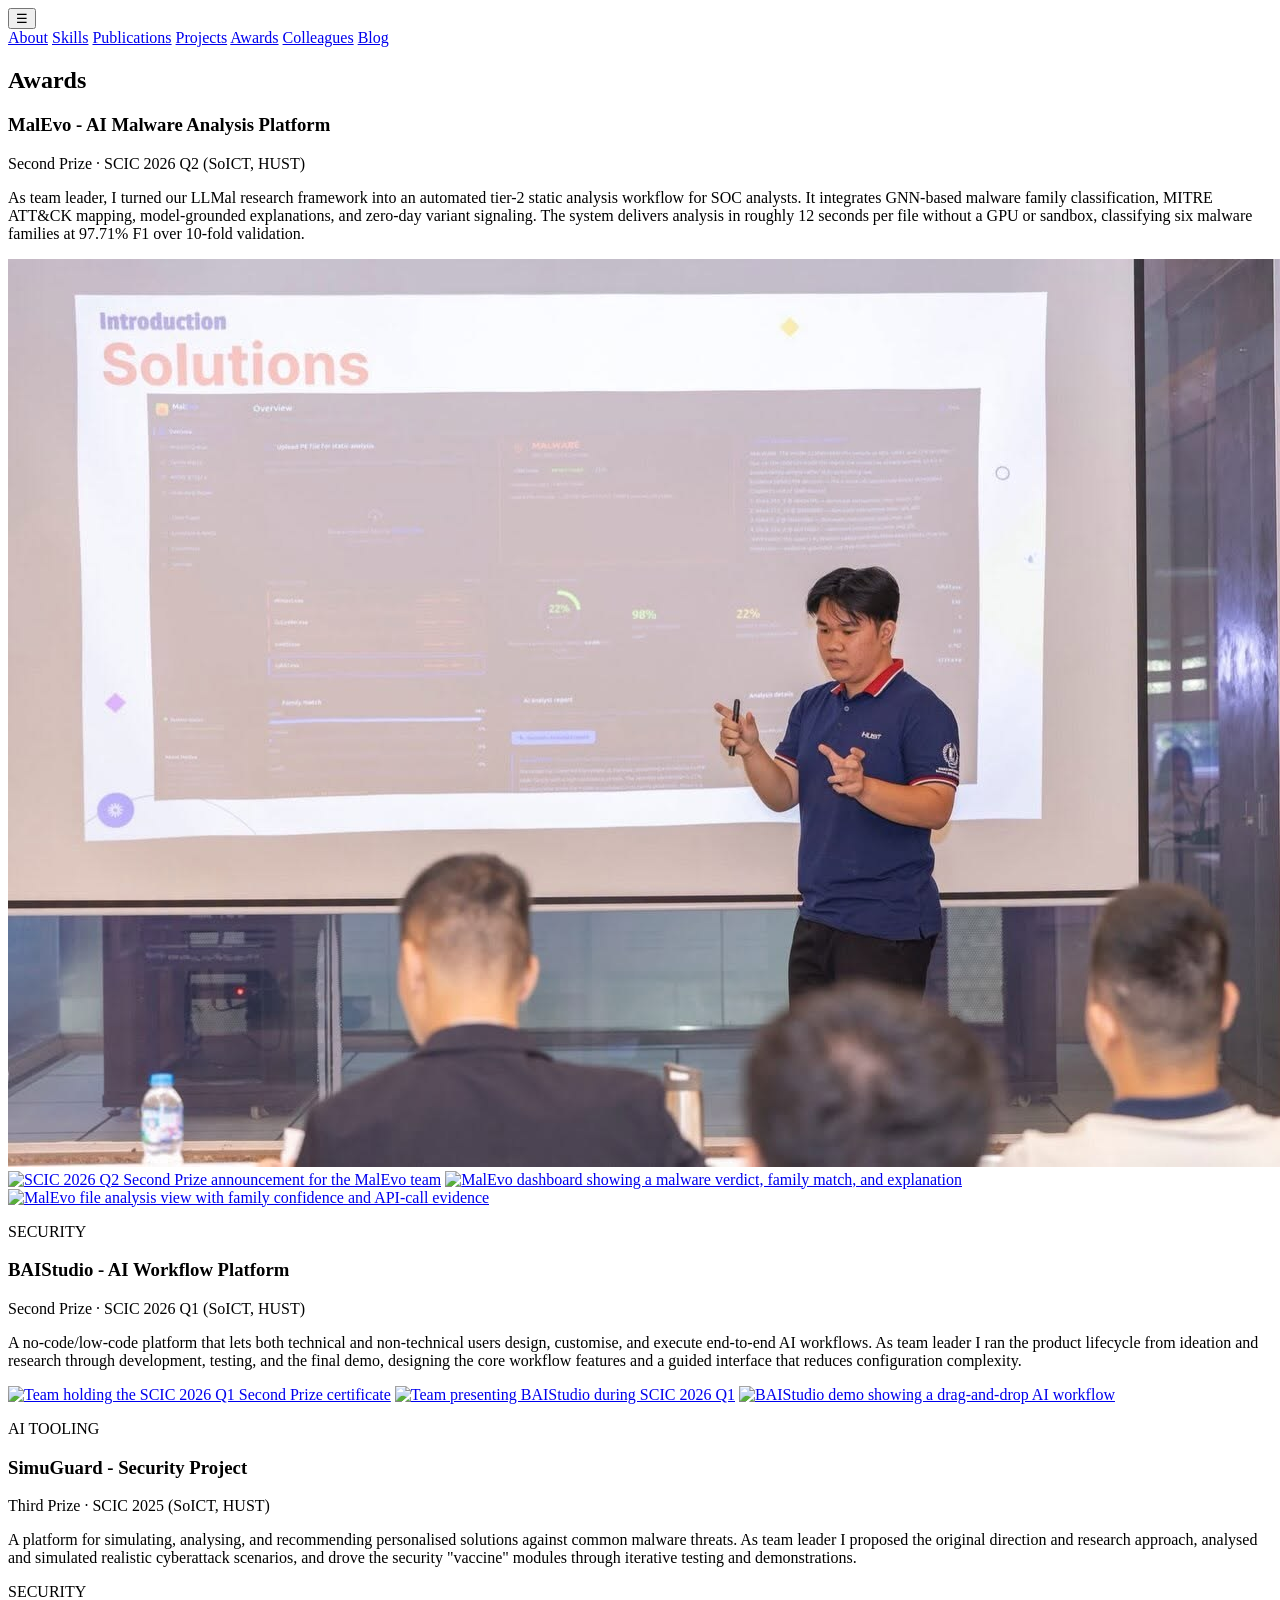
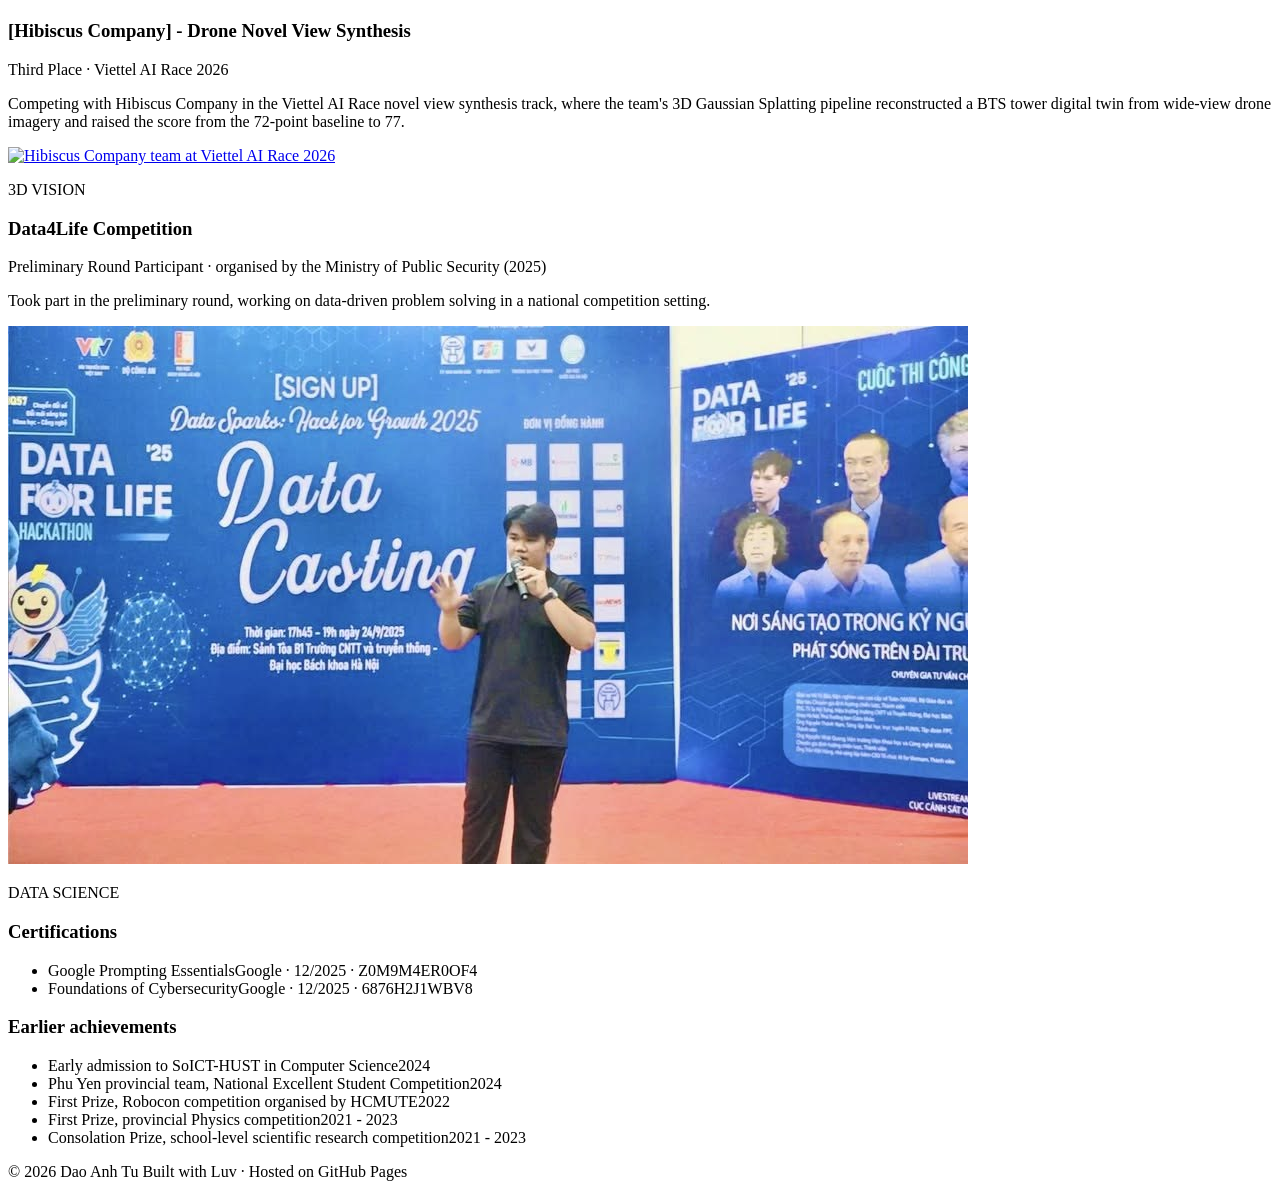
==== awards.html @ 6ed65b4e "tutay" ====
<!DOCTYPE html>
<html lang="en">
<head>
  <meta charset="UTF-8">
  <meta name="viewport" content="width=device-width, initial-scale=1.0">
  <meta name="description" content="Awards, competition results, and certifications of Dao Anh Tu.">
  <meta name="author" content="Dao Anh Tu">
  <title>Awards - Dao Anh Tu</title>
  <link rel="icon" href="navicon.png">
  <link rel="stylesheet" href="style.css">
  <script src="script.js" defer></script>
</head>
<body>
  <header class="site-header">
    <div class="container nav-wrap">
      <button class="nav-toggle" aria-label="Toggle navigation" aria-expanded="false" aria-controls="nav">☰</button>
      <nav class="nav" id="nav">
        <a href="index.html">About</a>
        <a href="skills.html">Skills</a>
        <a href="publications.html">Publications</a>
        <a href="projects.html">Projects</a>
        <a href="awards.html" aria-current="page">Awards</a>
        <a href="colleagues.html">Colleagues</a>
        <a href="blog.html">Blog</a>
      </nav>
    </div>
  </header>

  <main>
    <section class="alt-section" id="awards">
      <div class="container">
        <div class="section-heading">
          <h2>Awards</h2>
        </div>
        <div class="project-grid">
          <article class="project-card award-card">
            <div>
              <h3>MalEvo - AI Malware Analysis Platform</h3>
              <p class="award">Second Prize · SCIC 2026 Q2 (SoICT, HUST)</p>
              <p>
                As team leader, I turned our LLMal research framework into an automated
                tier-2 static analysis workflow for SOC analysts. It integrates GNN-based
                malware family classification, MITRE ATT&amp;CK mapping, model-grounded
                explanations, and zero-day variant signaling. The system delivers analysis
                in roughly 12 seconds per file without a GPU or sandbox, classifying six
                malware families at 97.71% F1 over 10-fold validation.
              </p>
              <div class="award-gallery">
                <a href="assets/MalEvo/malevo-presentation.jpg" target="_blank" rel="noreferrer"><img src="assets/MalEvo/malevo-presentation.jpg" alt="Dao Anh Tu presenting the MalEvo analysis dashboard to the SCIC 2026 Q2 judging panel" loading="lazy"></a>
                <a href="assets/MalEvo/763050922_2283160165846867_1742428368838067039_n.jpg" target="_blank" rel="noreferrer"><img src="assets/MalEvo/763050922_2283160165846867_1742428368838067039_n.jpg" alt="SCIC 2026 Q2 Second Prize announcement for the MalEvo team" loading="lazy"></a>
                <a href="assets/MalEvo/762602543_1412405730940641_3702227602363634819_n.jpg" target="_blank" rel="noreferrer"><img src="assets/MalEvo/762602543_1412405730940641_3702227602363634819_n.jpg" alt="MalEvo dashboard showing a malware verdict, family match, and explanation" loading="lazy"></a>
                <a href="assets/MalEvo/763098585_4349172762063770_8529040585460592469_n.jpg" target="_blank" rel="noreferrer"><img src="assets/MalEvo/763098585_4349172762063770_8529040585460592469_n.jpg" alt="MalEvo file analysis view with family confidence and API-call evidence" loading="lazy"></a>
              </div>
              <p class="award-tag">SECURITY</p>
            </div>
          </article>
          <article class="project-card award-card">
            <div>
              <h3>BAIStudio - AI Workflow Platform</h3>
              <p class="award">Second Prize · SCIC 2026 Q1 (SoICT, HUST)</p>
              <p>
                A no-code/low-code platform that lets both technical and non-technical
                users design, customise, and execute end-to-end AI workflows. As team
                leader I ran the product lifecycle from ideation and research through
                development, testing, and the final demo, designing the core workflow
                features and a guided interface that reduces configuration complexity.
              </p>
              <div class="award-gallery">
                <a href="assets/BaiStudio/658370476_919421867732420_9063744870353388504_n.jpg" target="_blank" rel="noreferrer"><img src="assets/BaiStudio/658370476_919421867732420_9063744870353388504_n.jpg" alt="Team holding the SCIC 2026 Q1 Second Prize certificate" loading="lazy"></a>
                <a href="assets/BaiStudio/655761018_919422111065729_2312720826480741597_n.jpg" target="_blank" rel="noreferrer"><img src="assets/BaiStudio/655761018_919422111065729_2312720826480741597_n.jpg" alt="Team presenting BAIStudio during SCIC 2026 Q1" loading="lazy"></a>
                <a href="assets/BaiStudio/Demo_BAIStu.png" target="_blank" rel="noreferrer"><img src="assets/BaiStudio/Demo_BAIStu.png" alt="BAIStudio demo showing a drag-and-drop AI workflow" loading="lazy"></a>
              </div>
              <p class="award-tag">AI TOOLING</p>
            </div>
          </article>
          <article class="project-card award-card">
            <div>
              <h3>SimuGuard - Security Project</h3>
              <p class="award">Third Prize · SCIC 2025 (SoICT, HUST)</p>
              <p>
                A platform for simulating, analysing, and recommending personalised
                solutions against common malware threats. As team leader I proposed the
                original direction and research approach, analysed and simulated realistic
                cyberattack scenarios, and drove the security "vaccine" modules through
                iterative testing and demonstrations.
              </p>
              <p class="award-tag">SECURITY</p>
            </div>
          </article>
          <article class="project-card award-card">
            <div>
              <h3>[Hibiscus Company] - Drone Novel View Synthesis</h3>
              <p class="award">Third Place · Viettel AI Race 2026</p>
              <p>
                Competing with Hibiscus Company in the Viettel AI Race novel view
                synthesis track, where the team's 3D Gaussian Splatting pipeline
                reconstructed a BTS tower digital twin from wide-view drone imagery and
                raised the score from the 72-point baseline to 77.
              </p>
              <div class="award-gallery">
                <!-- TODO: swap in a photo from the event that you are in -->
                <a href="assets/VAR/var-award.jpg" target="_blank" rel="noreferrer"><img src="assets/VAR/var-award.jpg" alt="Hibiscus Company team at Viettel AI Race 2026" loading="lazy"></a>
              </div>
              <p class="award-tag">3D VISION</p>
            </div>
          </article>
          <article class="project-card award-card">
            <div>
              <h3>Data4Life Competition</h3>
              <p class="award">Preliminary Round Participant · organised by the Ministry of Public Security (2025)</p>
              <p>
                Took part in the preliminary round, working on data-driven problem solving
                in a national competition setting.
              </p>
              <div class="award-gallery">
                <a href="assets/Data4Life/data4life-2025.jpg" target="_blank" rel="noreferrer"><img src="assets/Data4Life/data4life-2025.jpg" alt="Dao Anh Tu pitching at the Data for Life 2025 Data Casting session at Hanoi University of Science and Technology" loading="lazy"></a>
              </div>
              <p class="award-tag">DATA SCIENCE</p>
            </div>
          </article>
        </div>

        <div class="certs" id="certifications">
          <h3>Certifications</h3>
          <ul>
            <li>Google Prompting Essentials<span>Google · 12/2025 · Z0M9M4ER0OF4</span></li>
            <li>Foundations of Cybersecurity<span>Google · 12/2025 · 6876H2J1WBV8</span></li>
          </ul>
        </div>

        <div class="certs" id="earlier">
          <h3>Earlier achievements</h3>
          <ul>
            <li>Early admission to SoICT-HUST in Computer Science<span>2024</span></li>
            <li>Phu Yen provincial team, National Excellent Student Competition<span>2024</span></li>
            <li>First Prize, Robocon competition organised by HCMUTE<span>2022</span></li>
            <li>First Prize, provincial Physics competition<span>2021 - 2023</span></li>
            <li>Consolation Prize, school-level scientific research competition<span>2021 - 2023</span></li>
          </ul>
        </div>
      </div>
    </section>
  </main>

  <footer>
    <div class="container footer-wrap">
      <span>© 2026 Dao Anh Tu</span>
      <span>Built with Luv · Hosted on GitHub Pages</span>
    </div>
  </footer>
</body>
</html>
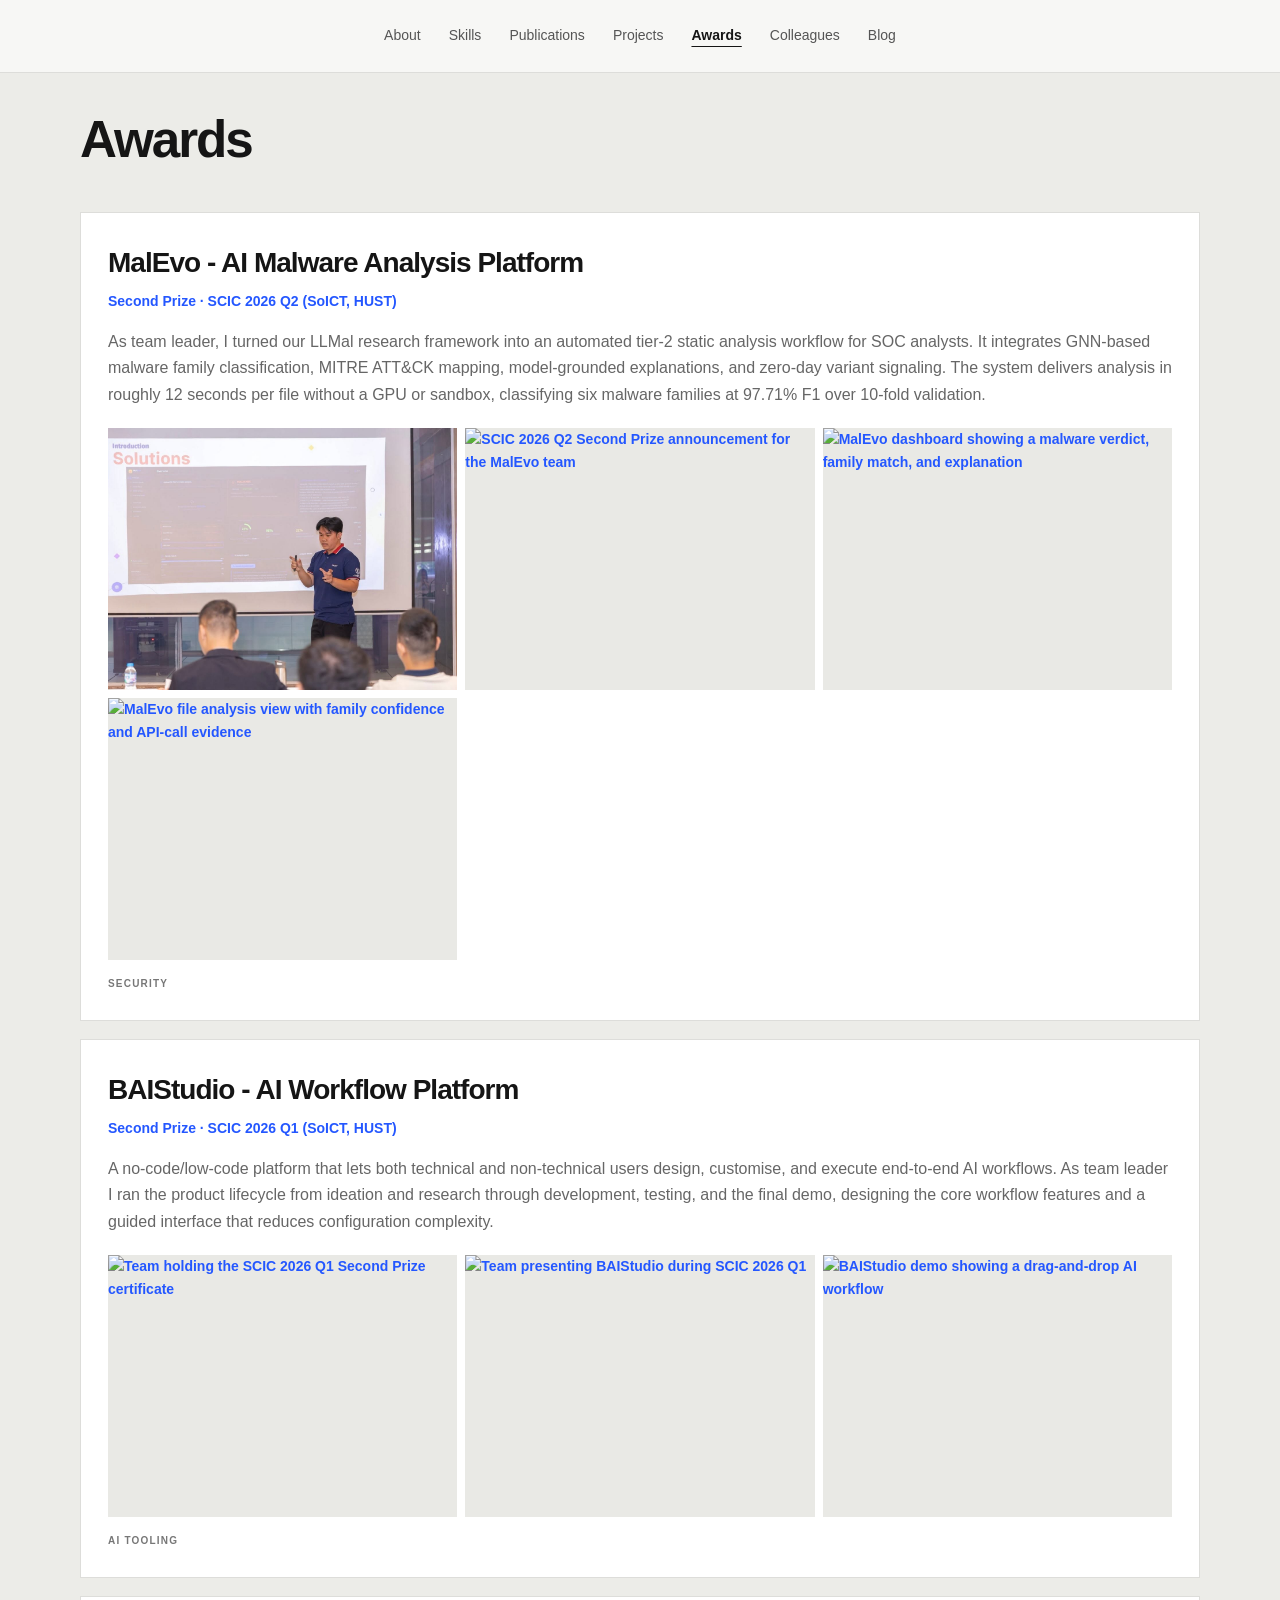
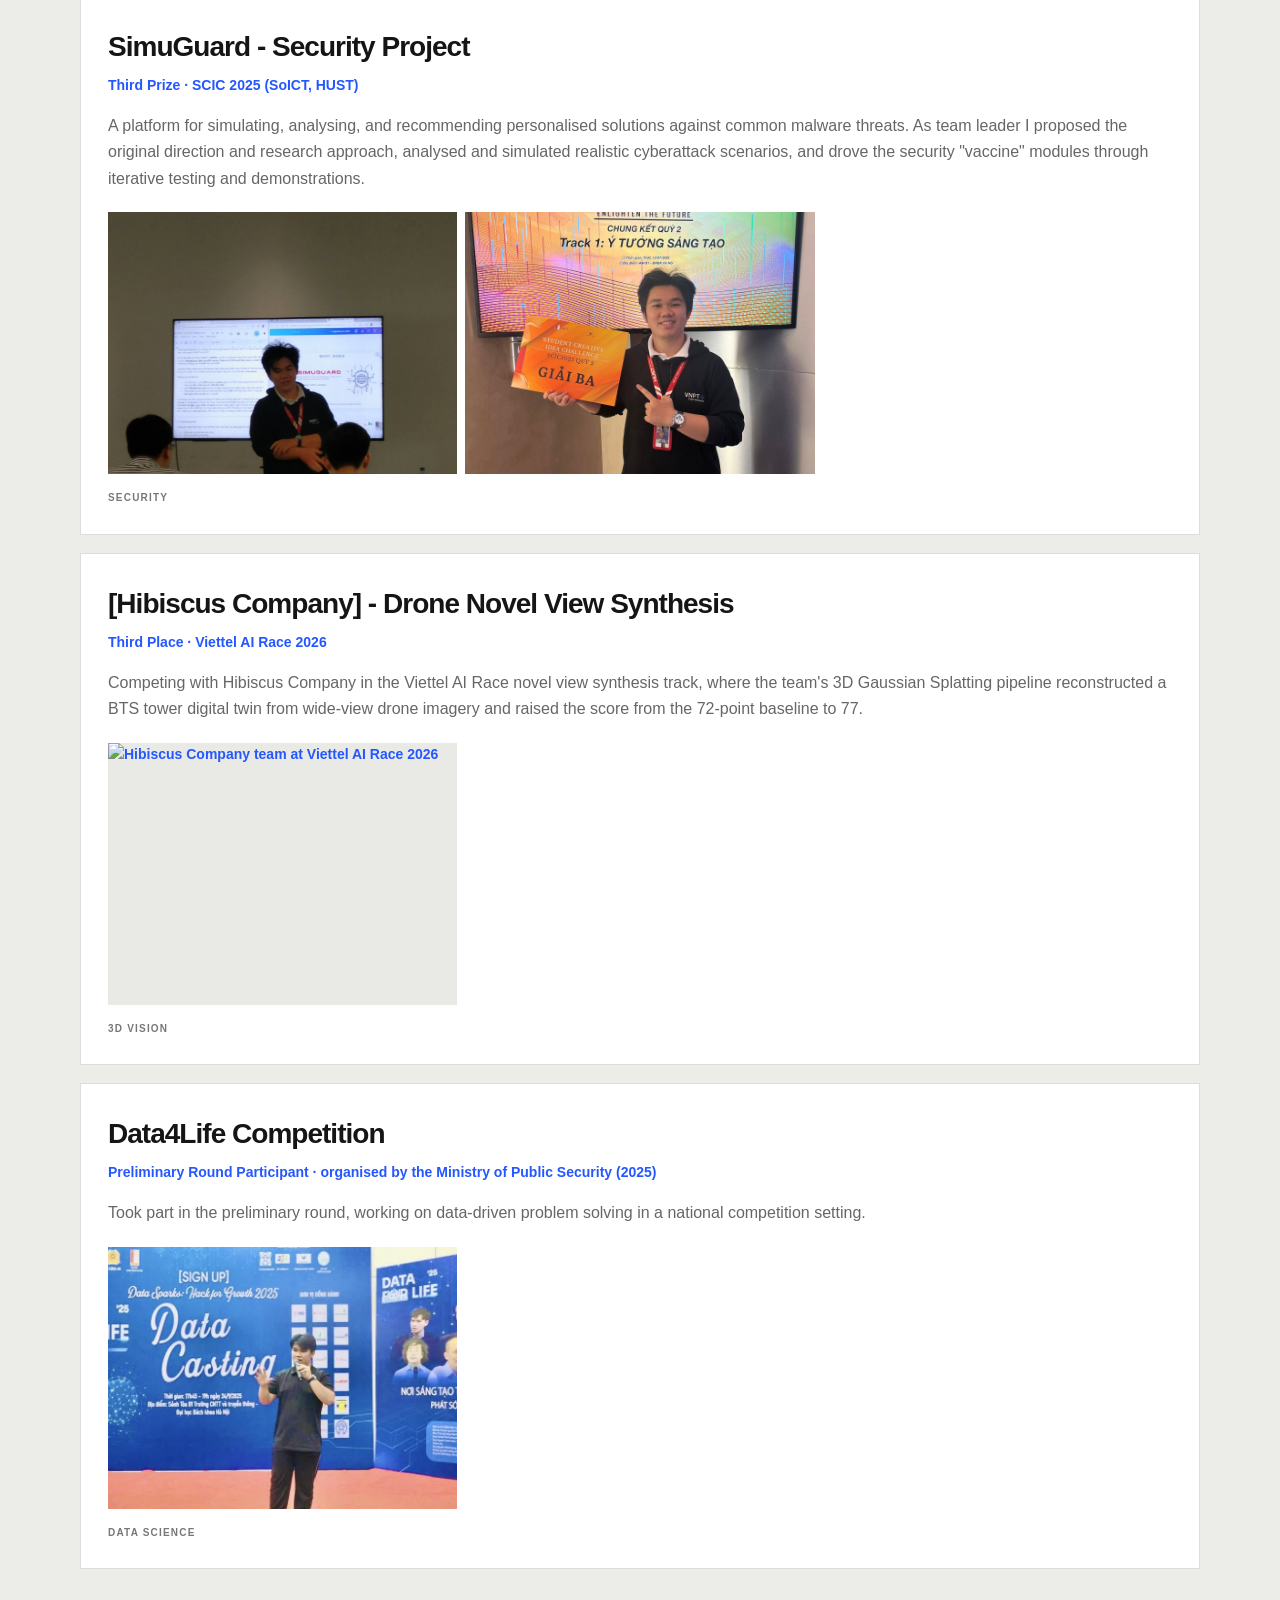
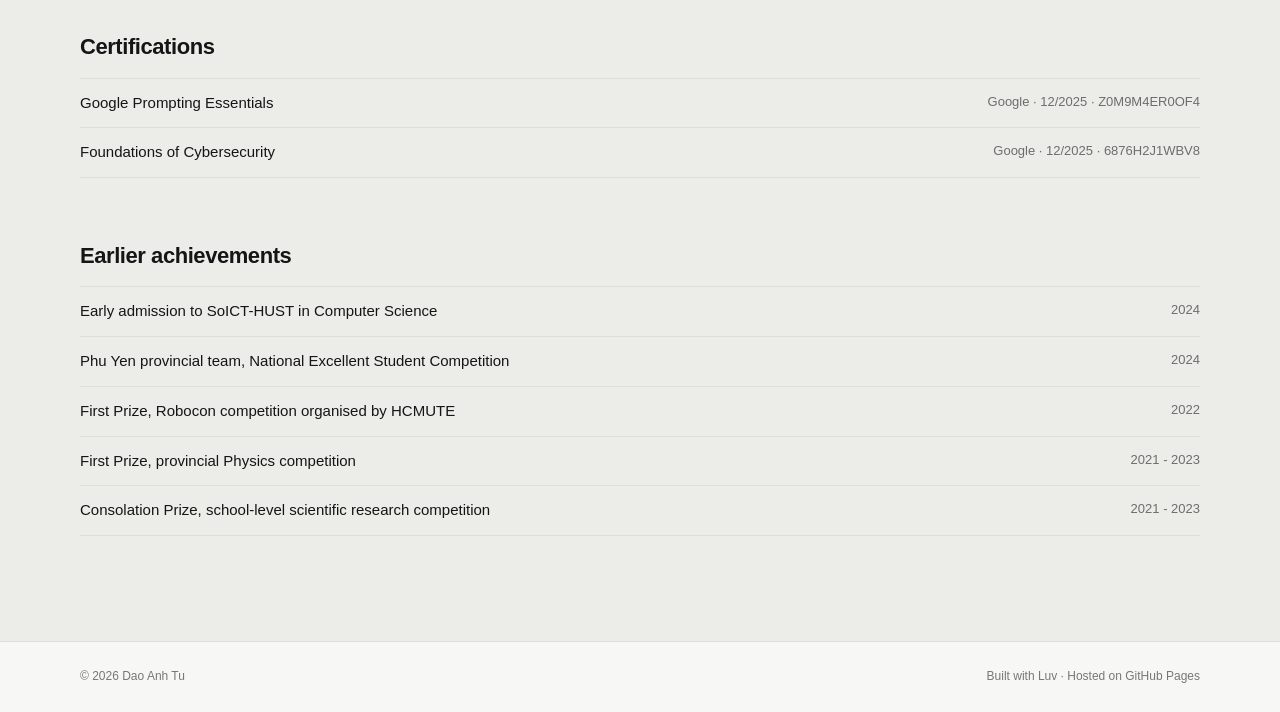
==== commit 4793736d: "oo" ====
--- a/awards.html
+++ b/awards.html
@@ -84,6 +84,10 @@
                 cyberattack scenarios, and drove the security "vaccine" modules through
                 iterative testing and demonstrations.
               </p>
+              <div class="award-gallery">
+                <a href="assets/SimuGuard/515437650_3986246354998928_5729467517593524641_n.jpg" target="_blank" rel="noreferrer"><img src="assets/SimuGuard/515437650_3986246354998928_5729467517593524641_n.jpg" alt="Dao Anh Tu presenting SimuGuard to the SCIC 2025 judging panel" loading="lazy"></a>
+                <a href="assets/SimuGuard/518350320_3986246344998929_4325525252918805544_n.jpg" target="_blank" rel="noreferrer"><img src="assets/SimuGuard/518350320_3986246344998929_4325525252918805544_n.jpg" alt="Dao Anh Tu holding the SCIC 2025 Third Prize board for SimuGuard" loading="lazy"></a>
+              </div>
               <p class="award-tag">SECURITY</p>
             </div>
           </article>
--- a/style.css
+++ b/style.css
@@ -0,0 +1,633 @@
+:root {
+  --bg: #f7f7f5;
+  --surface: #ffffff;
+  --text: #151515;
+  --muted: #6d6d6d;
+  --line: #ddddda;
+  --dark: #111111;
+  --dark-muted: #a8a8a8;
+  --accent: #2457ff;
+  --max: 1120px;
+}
+
+* { box-sizing: border-box; }
+
+html { scroll-behavior: smooth; }
+
+body {
+  margin: 0;
+  background: var(--bg);
+  color: var(--text);
+  font-family: Inter, ui-sans-serif, -apple-system, BlinkMacSystemFont, "Segoe UI", sans-serif;
+  line-height: 1.65;
+  min-height: 100vh;
+  display: flex;
+  flex-direction: column;
+}
+
+main { flex: 1; }
+
+a { color: inherit; }
+
+p { max-width: 100%; }
+
+.container {
+  width: min(var(--max), calc(100% - 48px));
+  margin: 0 auto;
+}
+
+.site-header {
+  position: sticky;
+  top: 0;
+  z-index: 20;
+  background: rgba(247,247,245,.94);
+  backdrop-filter: blur(12px);
+  border-bottom: 1px solid var(--line);
+}
+
+.nav-wrap {
+  min-height: 72px;
+  display: flex;
+  align-items: center;
+  justify-content: center;
+}
+
+.nav {
+  display: flex;
+  gap: 28px;
+}
+
+.nav a {
+  color: #555;
+  text-decoration: none;
+  font-size: 14px;
+  text-underline-offset: 6px;
+  text-decoration-thickness: 2px;
+}
+
+.nav a:hover { color: var(--text); }
+
+.nav a[aria-current="page"] {
+  color: var(--text);
+  font-weight: 700;
+  text-decoration: underline;
+}
+
+.socials a:hover, .text-link:hover { color: var(--accent); }
+
+.nav-toggle {
+  display: none;
+  border: 0;
+  background: transparent;
+  font-size: 22px;
+}
+
+.hero { padding: 40px 0 70px; }
+
+#experience, #publications, #projects, #awards, #blog, #post {
+  padding-top: 40px;
+}
+
+.hero-grid {
+  display: grid;
+  grid-template-columns: 280px 1fr;
+  gap: 60px;
+  align-items: start;
+}
+
+.intro { text-align: left; }
+
+.intro h1 {
+  font-size: 26px;
+  line-height: 1.2;
+  letter-spacing: -.02em;
+  margin: 0 0 6px;
+}
+
+.intro .role, .intro .muted { margin: 2px 0; font-size: 14px; }
+
+.intro .socials {
+  margin-top: 14px;
+  padding-top: 12px;
+  border-top: 1px solid var(--line);
+}
+.intro .socials a { font-size: 12.5px; }
+
+.intro .bio { margin-top: 16px; }
+.intro .bio p {
+  font-size: 14px;
+  line-height: 1.5;
+  margin: 0;
+}
+.intro .bio p + p { margin-top: 10px; }
+
+.section-label {
+  font-size: 12px;
+  font-weight: 800;
+  letter-spacing: .16em;
+  color: var(--accent);
+  margin: 0 0 22px;
+}
+
+.socials, .paper-links {
+  display: flex;
+  flex-wrap: wrap;
+  gap: 12px;
+  align-items: center;
+}
+
+.button {
+  display: inline-block;
+  padding: 12px 18px;
+  border: 1px solid var(--text);
+  text-decoration: none;
+  font-size: 14px;
+  font-weight: 700;
+  transition: .2s ease;
+}
+
+.button.primary { background: var(--text); color: white; }
+.button.secondary { background: transparent; }
+.button:hover { transform: translateY(-2px); }
+
+.socials a {
+  font-size: 13px;
+  color: #666;
+  text-decoration: none;
+  font-weight: 600;
+}
+
+.avatar {
+  display: block;
+  width: 100%;
+  aspect-ratio: 4 / 5;
+  object-fit: cover;
+  object-position: center 30%;
+  background: #e9e9e5;
+  border: 1px solid var(--line);
+}
+
+.muted { color: var(--muted); font-size: 14px; }
+
+.text-link {
+  color: var(--accent);
+  text-decoration: none;
+  font-weight: 700;
+  font-size: 14px;
+}
+
+section { padding: 105px 0; }
+
+.section-grid {
+  display: grid;
+  gap: 36px;
+}
+
+.section-grid h2, .section-heading h2 {
+  font-size: clamp(34px, 4vw, 52px);
+  line-height: 1.05;
+  letter-spacing: -.04em;
+  margin: 0;
+}
+
+.prose {
+  font-size: 18px;
+  color: #555;
+}
+
+.dark-section {
+  background: var(--dark);
+  color: white;
+}
+
+.dark-section .section-label { color: #8fa7ff; }
+
+.section-heading {
+  display: flex;
+  align-items: end;
+  justify-content: space-between;
+  gap: 30px;
+  margin-bottom: 45px;
+}
+
+.section-heading > p { color: var(--dark-muted); }
+
+.research-grid {
+  display: grid;
+  gap: 1px;
+  background: #333;
+}
+
+.research-card {
+  padding: 34px;
+  background: var(--dark);
+  border: 1px solid #292929;
+}
+
+.research-card h3 {
+  font-size: 27px;
+  margin: 0 0 13px;
+  letter-spacing: -.025em;
+  color: #f4f4f1;
+}
+
+.research-card p { color: #c4c4c0; }
+
+.tags { display: flex; gap: 8px; margin-top: 24px; flex-wrap: wrap; }
+.tags span {
+  border: 1px solid var(--line);
+  background: var(--surface);
+  color: #666;
+  padding: 4px 8px;
+  font-size: 11px;
+}
+.dark-section .tags span { border-color: #444; background: transparent; color: #aaa; }
+.paper .tags { margin-top: 14px; }
+
+.paper {
+  display: grid;
+  grid-template-columns: 90px 1fr;
+  gap: 30px;
+  padding: 34px 0;
+  border-top: 1px solid var(--line);
+}
+
+.paper h3 {
+  max-width: 820px;
+  font-size: 23px;
+  line-height: 1.3;
+  margin: 0 0 9px;
+}
+
+.paper-year { font-weight: 800; color: var(--accent); }
+.authors, .venue { margin: 5px 0; color: #666; }
+.venue { font-size: 14px; }
+
+.paper-links { margin-top: 18px; }
+.paper-links a {
+  font-size: 12px;
+  font-weight: 800;
+  border-bottom: 1px solid currentColor;
+  text-decoration: none;
+}
+
+.post-link { color: inherit; text-decoration: none; }
+.post-link:hover { color: var(--accent); }
+
+.gallery-grid {
+  display: grid;
+  grid-template-columns: repeat(2, 1fr);
+  gap: 12px;
+}
+.gallery-item {
+  display: block;
+  border: 1px solid var(--line);
+}
+.gallery-item img {
+  display: block;
+  width: 100%;
+  aspect-ratio: 4 / 3;
+  object-fit: cover;
+  background: #e9e9e5;
+  transition: opacity .2s ease;
+}
+.gallery-item:hover img { opacity: .85; }
+
+body.lightbox-open { overflow: hidden; }
+
+.lightbox-overlay {
+  position: fixed;
+  inset: 0;
+  z-index: 1000;
+  display: flex;
+  align-items: center;
+  justify-content: center;
+  padding: 40px;
+  background: rgba(0, 0, 0, .88);
+  cursor: zoom-out;
+}
+.lightbox-overlay[hidden] { display: none; }
+
+.lightbox-overlay img {
+  display: block;
+  max-width: 100%;
+  max-height: 100%;
+  width: auto;
+  height: auto;
+  object-fit: contain;
+  cursor: default;
+  box-shadow: 0 30px 80px rgba(0, 0, 0, .5);
+}
+
+.lightbox-close {
+  position: absolute;
+  top: 20px;
+  right: 24px;
+  width: 40px;
+  height: 40px;
+  border: 1px solid rgba(255, 255, 255, .4);
+  background: transparent;
+  color: white;
+  font-size: 24px;
+  line-height: 1;
+  cursor: pointer;
+  transition: .2s ease;
+}
+.lightbox-close:hover { background: white; color: black; border-color: white; }
+
+.post-body { max-width: 700px; }
+.post-body .back-link { display: inline-block; margin-bottom: 30px; }
+.post-body h2 {
+  font-size: clamp(30px, 4vw, 42px);
+  line-height: 1.05;
+  letter-spacing: -.04em;
+  margin: 8px 0 30px;
+}
+
+.alt-section { background: #ecece8; }
+
+.award {
+  color: var(--accent);
+  font-size: 14px;
+  font-weight: 700;
+  margin: 8px 0;
+}
+
+.project-grid {
+  display: grid;
+  gap: 18px;
+}
+
+.project-card {
+  padding: 27px;
+  background: var(--surface);
+  border: 1px solid var(--line);
+  display: flex;
+  flex-direction: column;
+}
+
+.project-card.award-card h3 { margin: 0 0 4px; }
+
+.award-gallery {
+  display: grid;
+  grid-template-columns: repeat(3, 1fr);
+  gap: 8px;
+  margin-top: 20px;
+}
+
+.award-card .award-tag {
+  margin: 16px 0 0;
+  font-size: 10px;
+  letter-spacing: .12em;
+  font-weight: 800;
+  color: #777;
+}
+
+.award-gallery img {
+  display: block;
+  width: 100%;
+  aspect-ratio: 4 / 3;
+  object-fit: cover;
+  background: #e9e9e5;
+  transition: opacity .2s ease;
+}
+
+.award-gallery a:hover img { opacity: .85; }
+
+.certs { margin-top: 60px; }
+.certs h3 { font-size: 22px; letter-spacing: -.02em; margin: 0 0 12px; }
+.certs ul { list-style: none; margin: 0; padding: 0; border-top: 1px solid var(--line); }
+.certs li {
+  display: flex;
+  justify-content: space-between;
+  gap: 16px;
+  padding: 12px 0;
+  border-bottom: 1px solid var(--line);
+  font-size: 15px;
+}
+.certs li span { color: var(--muted); font-size: 13px; white-space: nowrap; }
+
+.intro-text { max-width: 640px; margin: -10px 0 0; }
+
+.people-group { margin-top: 60px; }
+.people-group:first-of-type { margin-top: 45px; }
+.people-group h3 { font-size: 22px; letter-spacing: -.02em; margin: 0 0 4px; }
+.people-group.certs h3 { margin-bottom: 12px; }
+.group-note { color: var(--muted); font-size: 14px; margin: 0 0 20px; }
+
+.hibiscus-grid {
+  display: grid;
+  grid-template-columns: 1fr 1fr;
+  gap: 40px;
+  align-items: start;
+}
+
+.people-photo img {
+  display: block;
+  width: 100%;
+  aspect-ratio: 4 / 3;
+  object-fit: cover;
+  border: 1px solid var(--line);
+  background: #e9e9e5;
+}
+
+.people-row {
+  display: flex;
+  flex-wrap: wrap;
+  gap: 10px;
+  list-style: none;
+  margin: 0;
+  padding: 0;
+}
+
+.hibiscus-names.certs { margin-top: 0; }
+
+.person-chip {
+  display: inline-flex;
+  align-items: baseline;
+  gap: 5px;
+  padding: 8px 14px;
+  border: 1px solid var(--line);
+  background: var(--surface);
+  color: inherit;
+  text-decoration: none;
+  font-size: 14px;
+  font-weight: 600;
+  transition: .2s ease;
+}
+.person-chip span { color: var(--muted); font-size: 12px; font-weight: 400; }
+.person-chip:hover { border-color: var(--accent); color: var(--accent); }
+
+.project-top {
+  display: flex;
+  justify-content: space-between;
+  font-size: 10px;
+  letter-spacing: .12em;
+  font-weight: 800;
+  color: #777;
+}
+
+.project-card h3 { font-size: 28px; margin: 36px 0 12px; letter-spacing: -.035em; }
+.project-card p { color: #666; }
+.project-card .award { color: var(--accent); margin-top: 0; }.project-card a {
+  margin-top: auto;
+  color: var(--accent);
+  text-decoration: none;
+  font-weight: 750;
+  font-size: 14px;
+}
+
+.timeline { border-top: 1px solid var(--line); }
+.timeline-item {
+  display: grid;
+  grid-template-columns: 100px 1fr;
+  gap: 20px;
+  padding: 22px 0;
+  border-bottom: 1px solid var(--line);
+}
+.timeline-item time { font-weight: 800; color: var(--accent); }
+.timeline-item p { margin: 0; color: #555; }
+
+#news .timeline-item {
+  grid-template-columns: 80px 1fr;
+  gap: 16px;
+  padding: 14px 0;
+}
+#news .timeline-item time { font-size: 13px; }
+#news .timeline-item p { font-size: 14.5px; line-height: 1.55; }
+
+.block + .block { margin-top: 90px; }
+
+.entry { grid-template-columns: 220px 1fr; }
+.entry h3 { margin: 0; font-size: 19px; letter-spacing: -.01em; }
+.entry .org { color: var(--muted); font-size: 14px; margin: 2px 0 10px; }
+.entry ul { margin: 0; padding-left: 18px; color: #555; }
+.entry li + li { margin-top: 4px; }
+
+.experience-meta { display: flex; flex-direction: column; align-items: flex-start; gap: 12px; }
+.experience-role {
+  position: relative;
+  margin: 22px 0 0 8px;
+  padding: 0 0 0 22px;
+  border-left: 2px solid #d7d7d2;
+}
+.company-heading { display: flex; align-items: center; gap: 14px; }
+.company-heading h3 { margin: 0; }
+.company-heading .org { margin-bottom: 0; }
+/* The source logos differ in shape and in how much padding each file bakes in,
+   so a single shared height makes them look mismatched. Cap width and height
+   per shape instead, tuned so all three read at about the same visual weight. */
+.company-logo-image {
+  display: block;
+  flex: 0 0 auto;
+  width: auto;
+  max-width: 190px;
+  height: auto;
+  max-height: 44px;
+  object-fit: contain;
+  object-position: left center;
+  background: transparent;
+}
+/* Square marks: taller, since their glyphs only fill the middle of the frame.
+   The solid plate also needs rounding so it reads as a badge, not a raw crop. */
+.company-logo-square {
+  max-width: 64px;
+  max-height: 64px;
+  border-radius: 12px;
+}
+/* This wordmark carries generous internal padding, so let it run taller. */
+.company-logo-hibiscus-image { max-height: 56px; }
+.experience-role::before {
+  content: "";
+  position: absolute;
+  top: 7px;
+  left: -6px;
+  width: 10px;
+  height: 10px;
+  border-radius: 50%;
+  background: #b8b8b3;
+}
+.experience-role h4 { margin: 0; font-size: 17px; }
+.experience-role p { margin: 4px 0 0; color: #555; }
+.experience-role .role-meta { color: var(--muted); font-size: 14px; }
+.experience-role .role-focus { font-weight: 700; color: var(--text); }
+
+.cv-section {
+  display: flex;
+  flex-direction: column;
+  align-items: flex-start;
+  gap: 20px;
+}
+.cv-section h2 { font-size: clamp(38px, 5vw, 62px); margin: 0 0 15px; letter-spacing: -.045em; }
+.cv-section p { color: #aaa; }
+
+.button.light { color: white; border-color: #666; white-space: nowrap; }
+.button.light:hover { background: white; color: black; }
+
+.button.outline { background: var(--dark); color: white; border-color: white; }
+.button.outline:hover { background: white; color: var(--dark); }
+
+.research-actions { margin-top: 45px; }
+
+.inline-link {
+  color: inherit;
+  text-decoration: underline;
+  text-decoration-color: var(--line);
+  text-underline-offset: 3px;
+}
+.inline-link:hover { color: var(--accent); text-decoration-color: currentColor; }
+.dark-section .inline-link, .contact .inline-link { text-decoration-color: #555; }
+
+.contact { text-align: center; }
+.contact h2 { font-size: clamp(48px, 7vw, 82px); letter-spacing: -.055em; margin: 0 0 12px; }
+.contact > p:not(.section-label) { color: #666; }
+.email {
+  display: inline-block;
+  margin: 20px 0 25px;
+  font-size: clamp(22px, 4vw, 34px);
+  font-weight: 750;
+  text-decoration: none;
+  border-bottom: 2px solid currentColor;
+}
+.socials.large { justify-content: center; gap: 25px; }
+
+footer {
+  border-top: 1px solid var(--line);
+  padding: 25px 0;
+  font-size: 12px;
+  color: #777;
+}
+.footer-wrap { display: flex; justify-content: space-between; gap: 20px; }
+
+@media (max-width: 800px) {
+  .container { width: min(var(--max), calc(100% - 32px)); }
+  .nav-wrap { justify-content: flex-end; }
+  .nav-toggle { display: block; }
+  .nav {
+    display: none;
+    position: absolute;
+    top: 72px;
+    left: 0;
+    right: 0;
+    padding: 12px 16px;
+    background: var(--bg);
+    border-bottom: 1px solid var(--line);
+    flex-direction: column;
+    gap: 0;
+  }
+  .nav a { padding: 10px 0; }
+  .nav.open { display: flex; }
+  .hero { padding: 40px 0 60px; }
+  .hero-grid { grid-template-columns: 1fr; gap: 30px; }
+  .avatar { max-width: 220px; }
+  .paper { grid-template-columns: 1fr; gap: 8px; }
+  .entry { grid-template-columns: 1fr; gap: 6px; }
+  .hibiscus-grid { grid-template-columns: 1fr; gap: 20px; }
+  .award-gallery { grid-template-columns: repeat(2, 1fr); }
+  .footer-wrap { flex-direction: column; }
+}
+
+@media (prefers-reduced-motion: reduce) {
+  html { scroll-behavior: auto; }
+  * { transition: none !important; }
+}
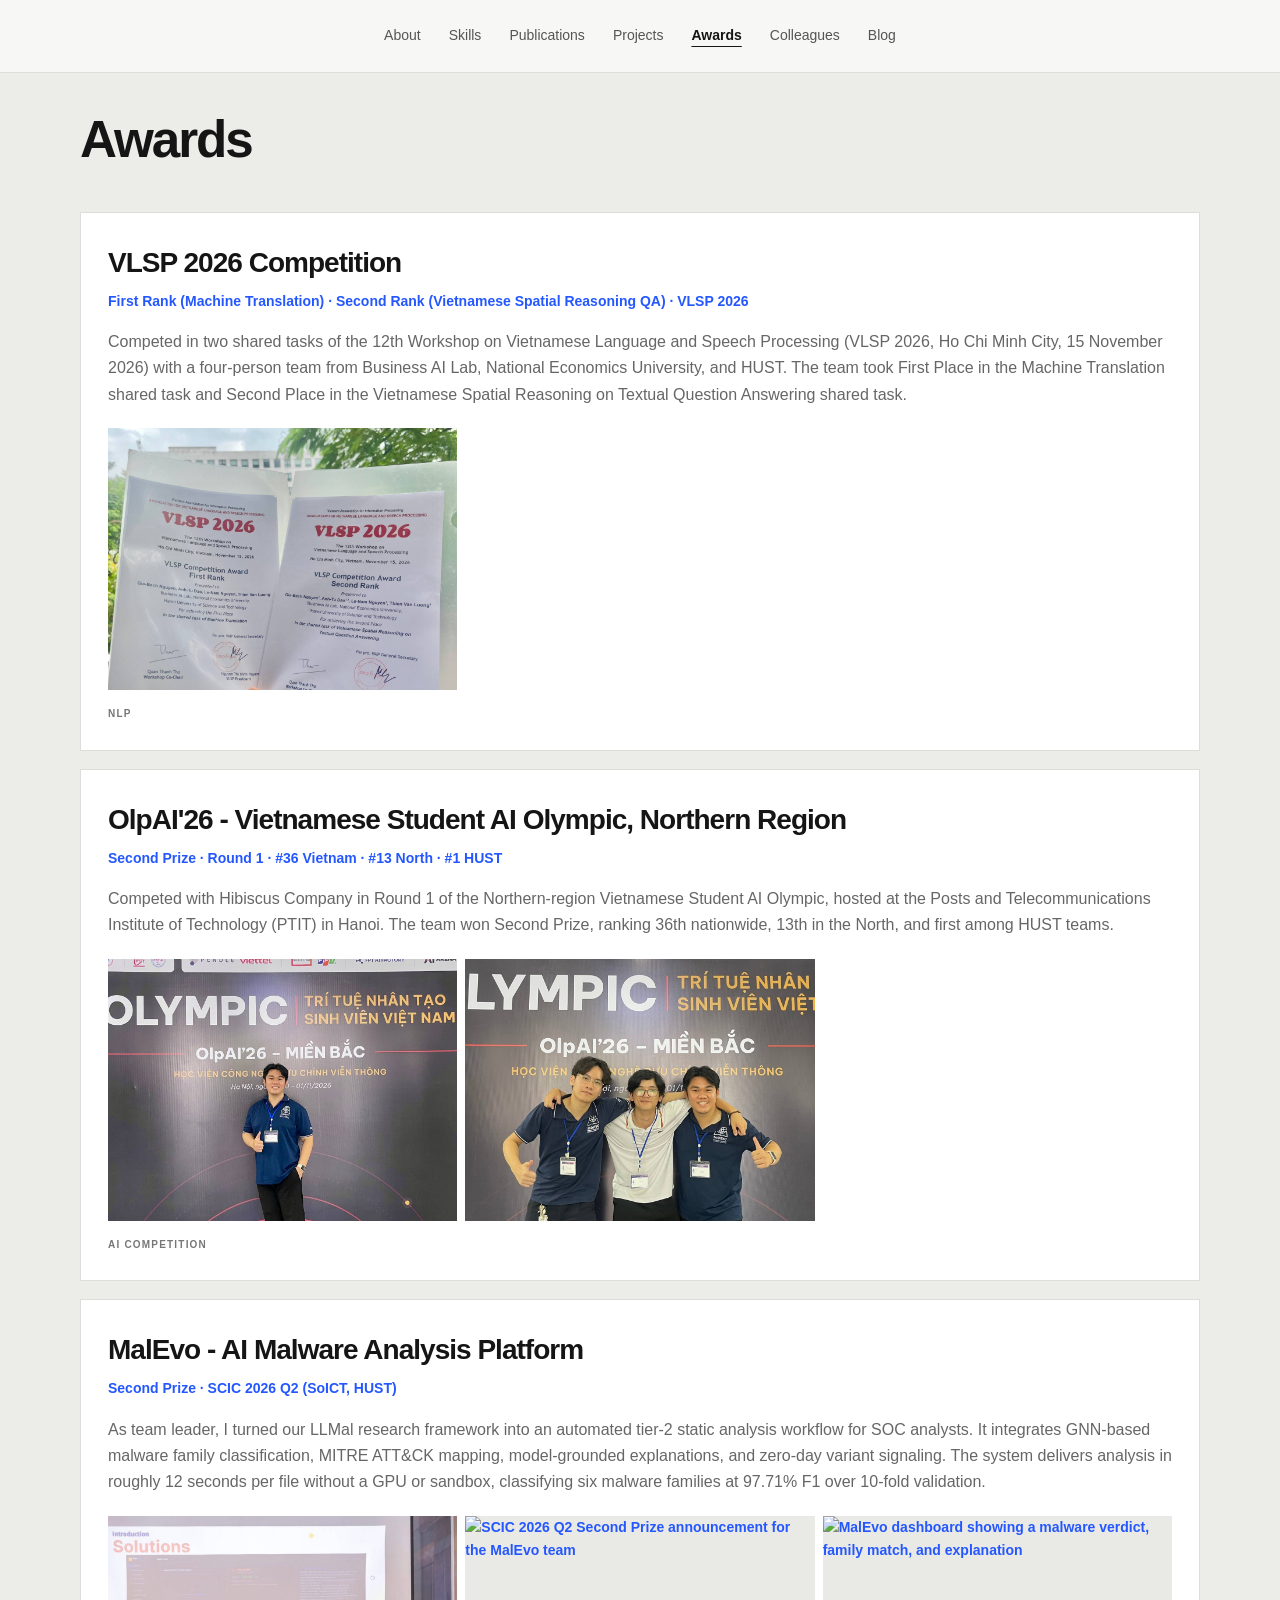
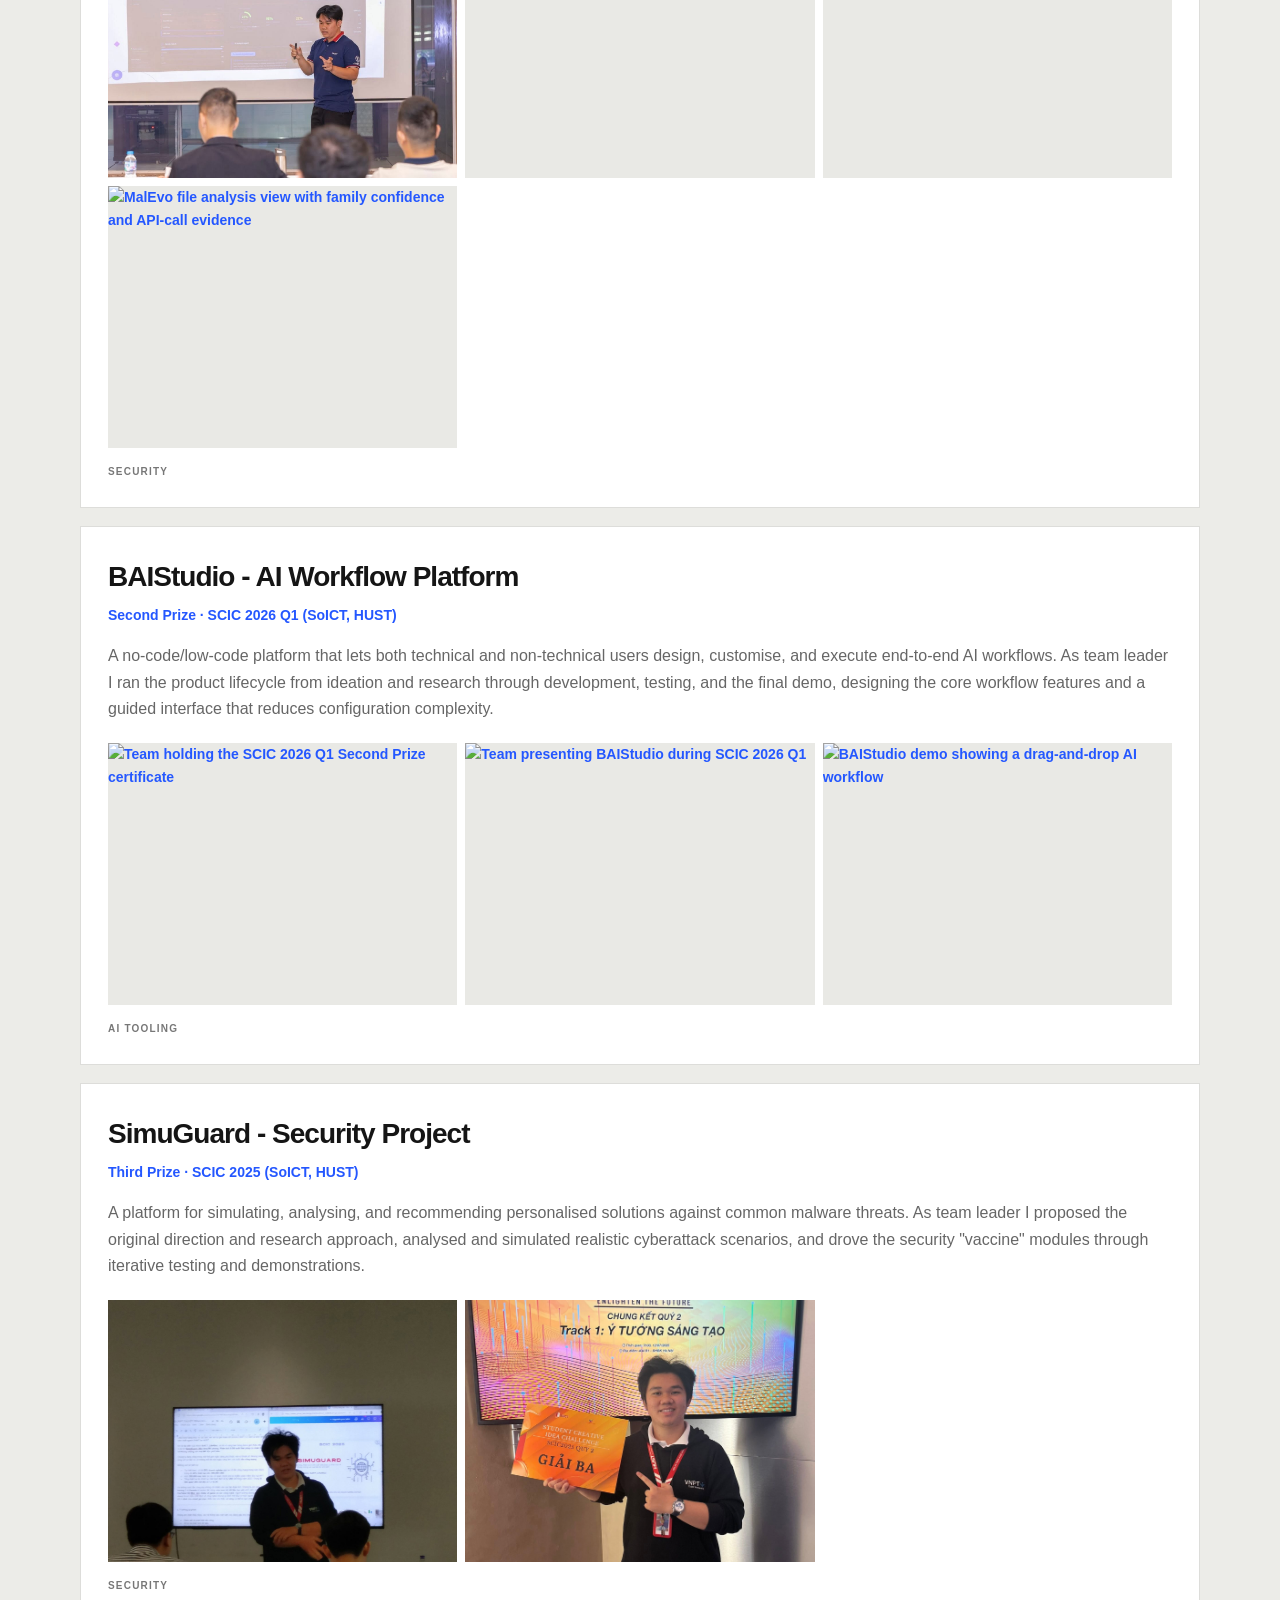
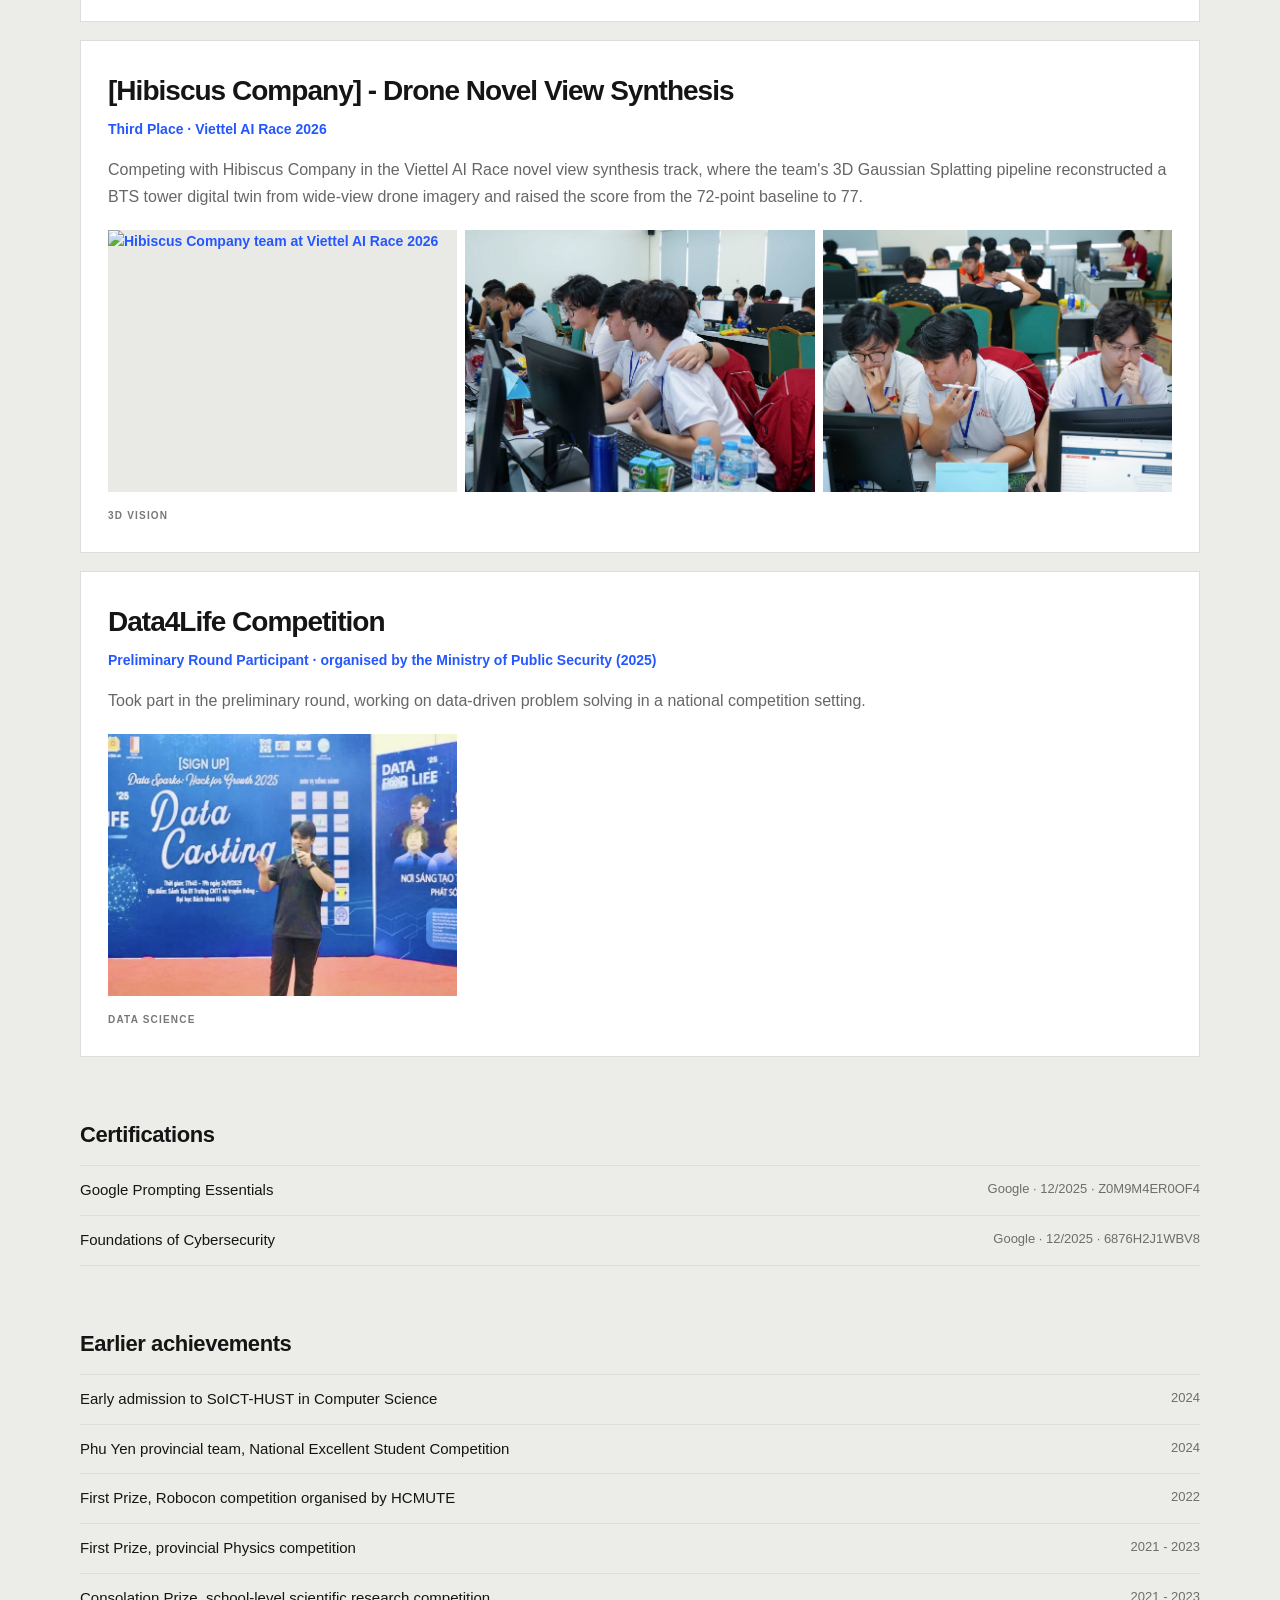
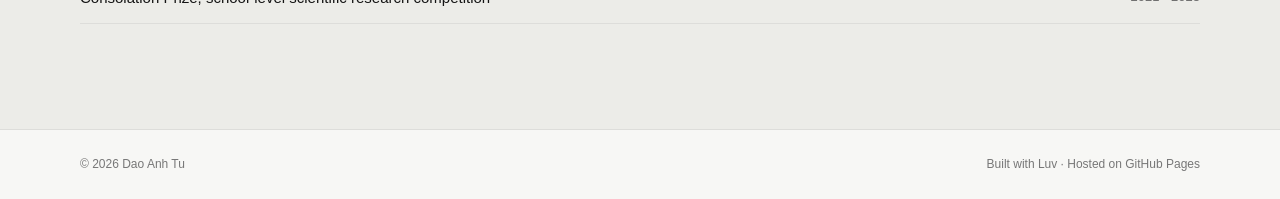
==== commit c128c535: "Add VLSP 2026 (First/Second Rank) and OlpAI'26 Second Prize; refresh CV Co-Authored-By: Claude Sonne" ====
--- a/awards.html
+++ b/awards.html
@@ -33,6 +33,41 @@
           <h2>Awards</h2>
         </div>
         <div class="project-grid">
+          <article class="project-card award-card">
+            <div>
+              <h3>VLSP 2026 Competition</h3>
+              <p class="award">First Rank (Machine Translation) · Second Rank (Vietnamese Spatial Reasoning QA) · VLSP 2026</p>
+              <p>
+                Competed in two shared tasks of the 12th Workshop on Vietnamese Language
+                and Speech Processing (VLSP 2026, Ho Chi Minh City, 15 November 2026) with
+                a four-person team from Business AI Lab, National Economics University,
+                and HUST. The team took First Place in the Machine Translation shared task
+                and Second Place in the Vietnamese Spatial Reasoning on Textual Question
+                Answering shared task.
+              </p>
+              <div class="award-gallery">
+                <a href="assets/VLSP/vlsp-2026-certificates.jpg" target="_blank" rel="noreferrer"><img src="assets/VLSP/vlsp-2026-certificates.jpg" alt="VLSP 2026 Competition Award certificates: First Rank in Machine Translation and Second Rank in Vietnamese Spatial Reasoning on Textual Question Answering" loading="lazy"></a>
+              </div>
+              <p class="award-tag">NLP</p>
+            </div>
+          </article>
+          <article class="project-card award-card">
+            <div>
+              <h3>OlpAI'26 - Vietnamese Student AI Olympic, Northern Region</h3>
+              <p class="award">Second Prize · Round 1 · #36 Vietnam · #13 North · #1 HUST</p>
+              <p>
+                Competed with Hibiscus Company in Round 1 of the Northern-region Vietnamese
+                Student AI Olympic, hosted at the Posts and Telecommunications Institute of
+                Technology (PTIT) in Hanoi. The team won Second Prize, ranking 36th
+                nationwide, 13th in the North, and first among HUST teams.
+              </p>
+              <div class="award-gallery">
+                <a href="assets/OlpAI/olpai26-northern-region.jpg" target="_blank" rel="noreferrer"><img src="assets/OlpAI/olpai26-northern-region.jpg" alt="Dao Anh Tu in front of the OlpAI'26 Northern Region banner at PTIT, Hanoi" loading="lazy"></a>
+                <a href="assets/OlpAI/olpai26-banner-trio.jpg" target="_blank" rel="noreferrer"><img src="assets/OlpAI/olpai26-banner-trio.jpg" alt="Dao Anh Tu with two friends at the OlpAI'26 Northern Region venue" loading="lazy"></a>
+              </div>
+              <p class="award-tag">AI COMPETITION</p>
+            </div>
+          </article>
           <article class="project-card award-card">
             <div>
               <h3>MalEvo - AI Malware Analysis Platform</h3>
@@ -102,8 +137,9 @@
                 raised the score from the 72-point baseline to 77.
               </p>
               <div class="award-gallery">
-                <!-- TODO: swap in a photo from the event that you are in -->
                 <a href="assets/VAR/var-award.jpg" target="_blank" rel="noreferrer"><img src="assets/VAR/var-award.jpg" alt="Hibiscus Company team at Viettel AI Race 2026" loading="lazy"></a>
+                <a href="assets/VAR/var-2026-competing-1.jpg" target="_blank" rel="noreferrer"><img src="assets/VAR/var-2026-competing-1.jpg" alt="Hibiscus Company teammates working together during the Viettel AI Race 2026 onsite round" loading="lazy"></a>
+                <a href="assets/VAR/var-2026-competing-2.jpg" target="_blank" rel="noreferrer"><img src="assets/VAR/var-2026-competing-2.jpg" alt="Hibiscus Company team at the AI Arena workstations during Viettel AI Race 2026" loading="lazy"></a>
               </div>
               <p class="award-tag">3D VISION</p>
             </div>
--- a/style.css
+++ b/style.css
@@ -525,7 +525,7 @@
   height: auto;
   max-height: 44px;
   object-fit: contain;
-  object-position: left center;
+  /* object-position: left center; */
   background: transparent;
 }
 /* Square marks: taller, since their glyphs only fill the middle of the frame.
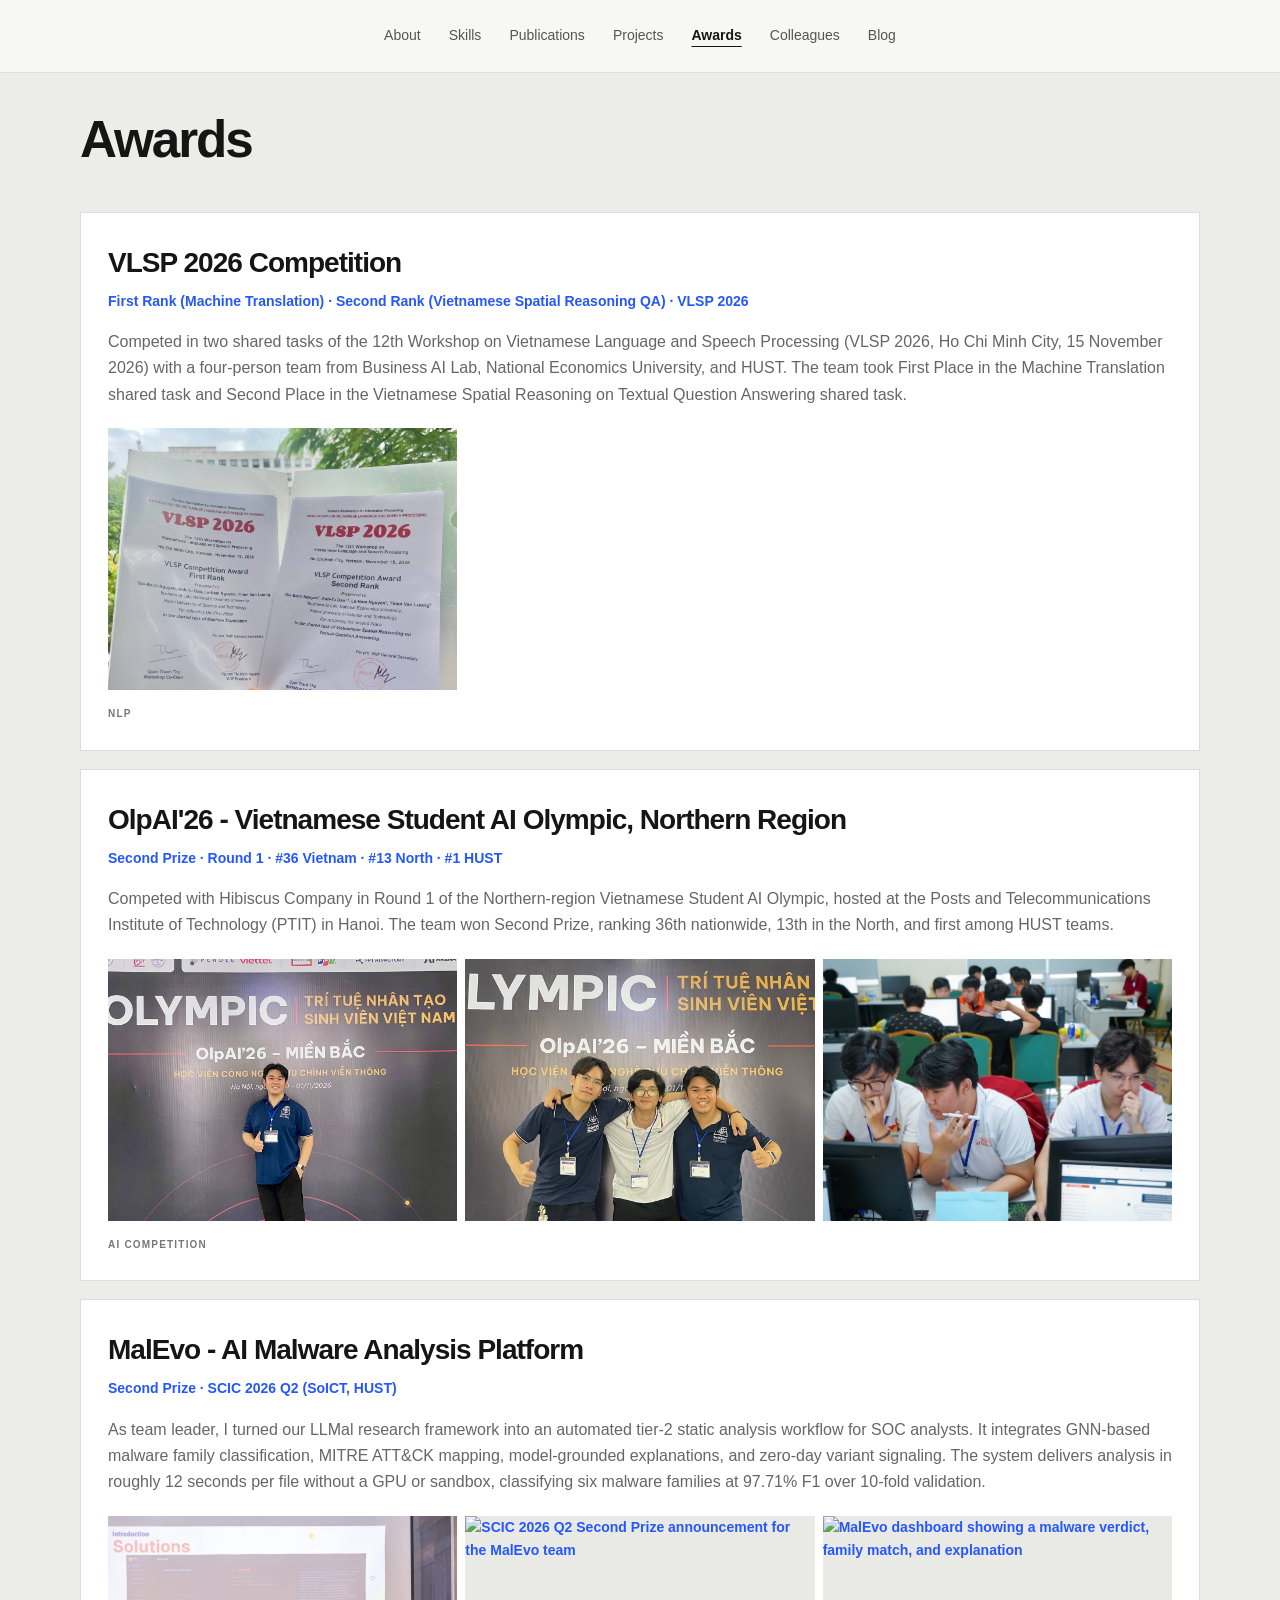
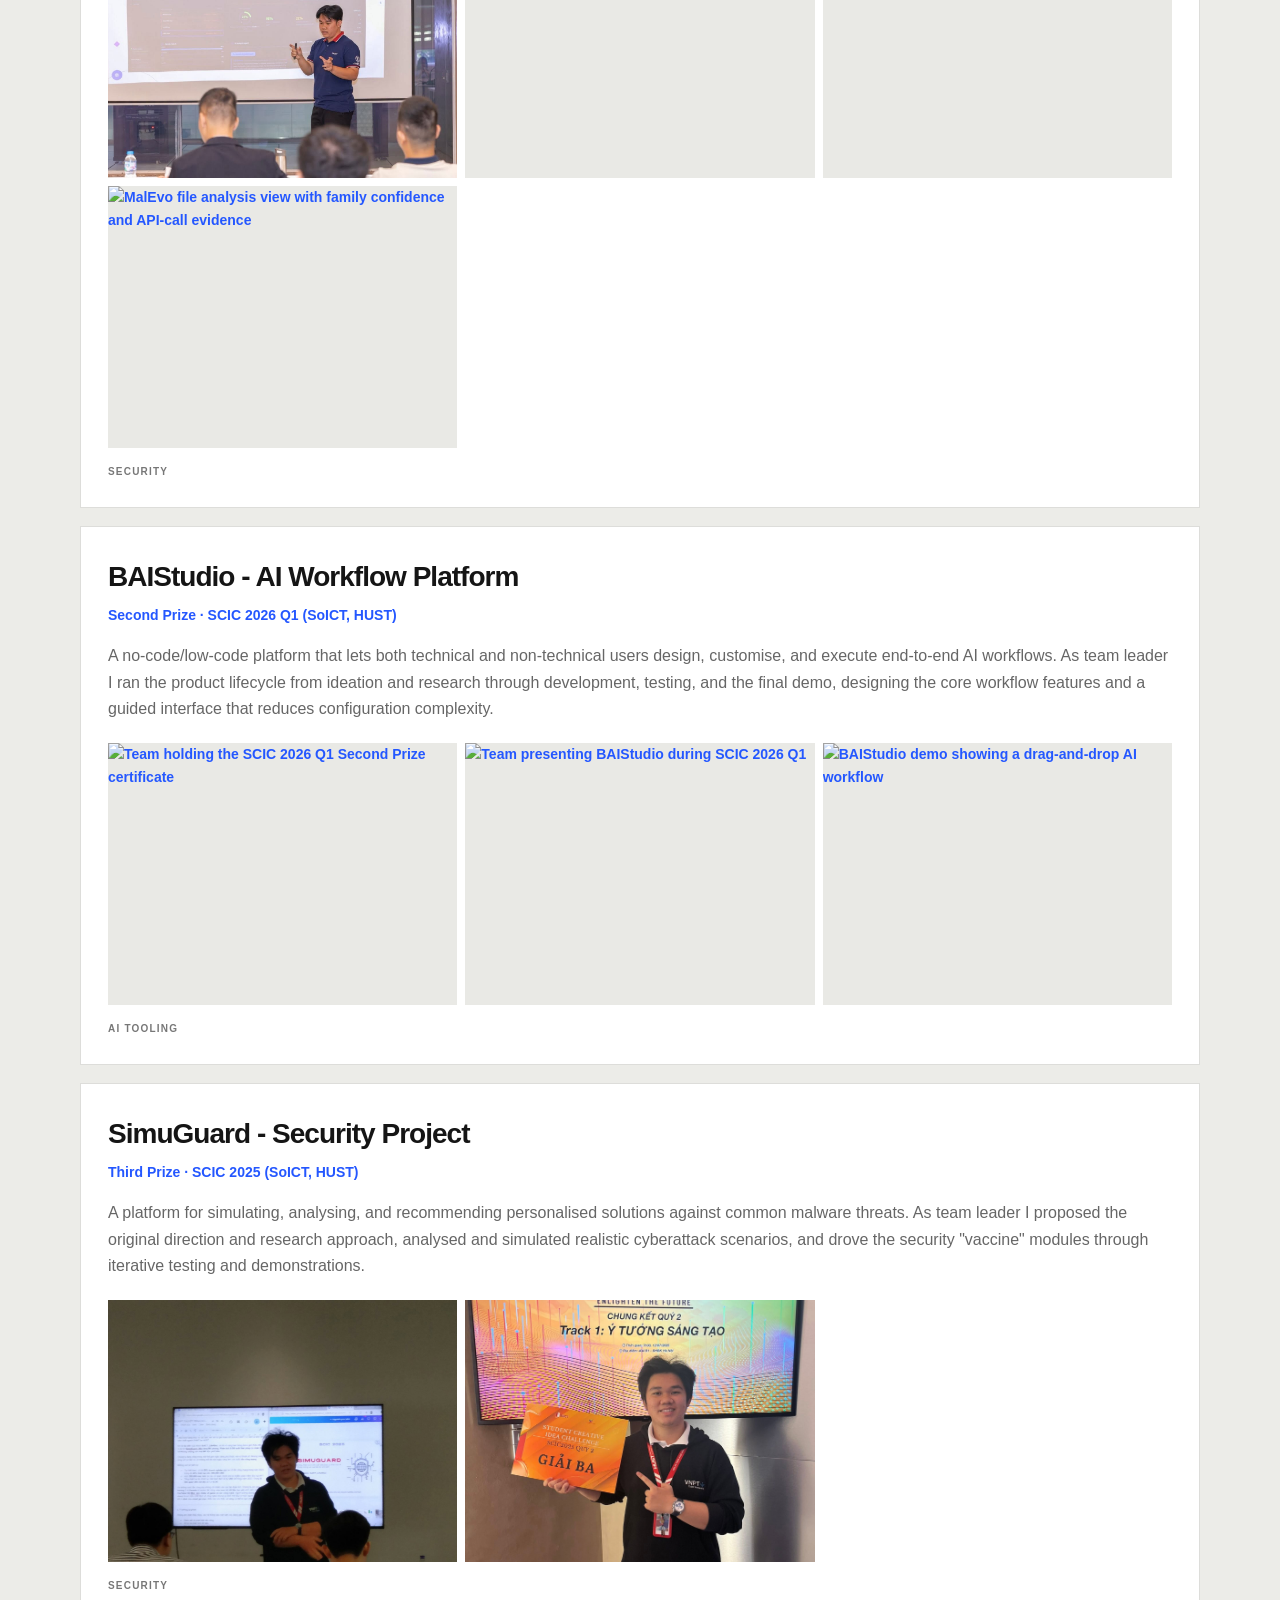
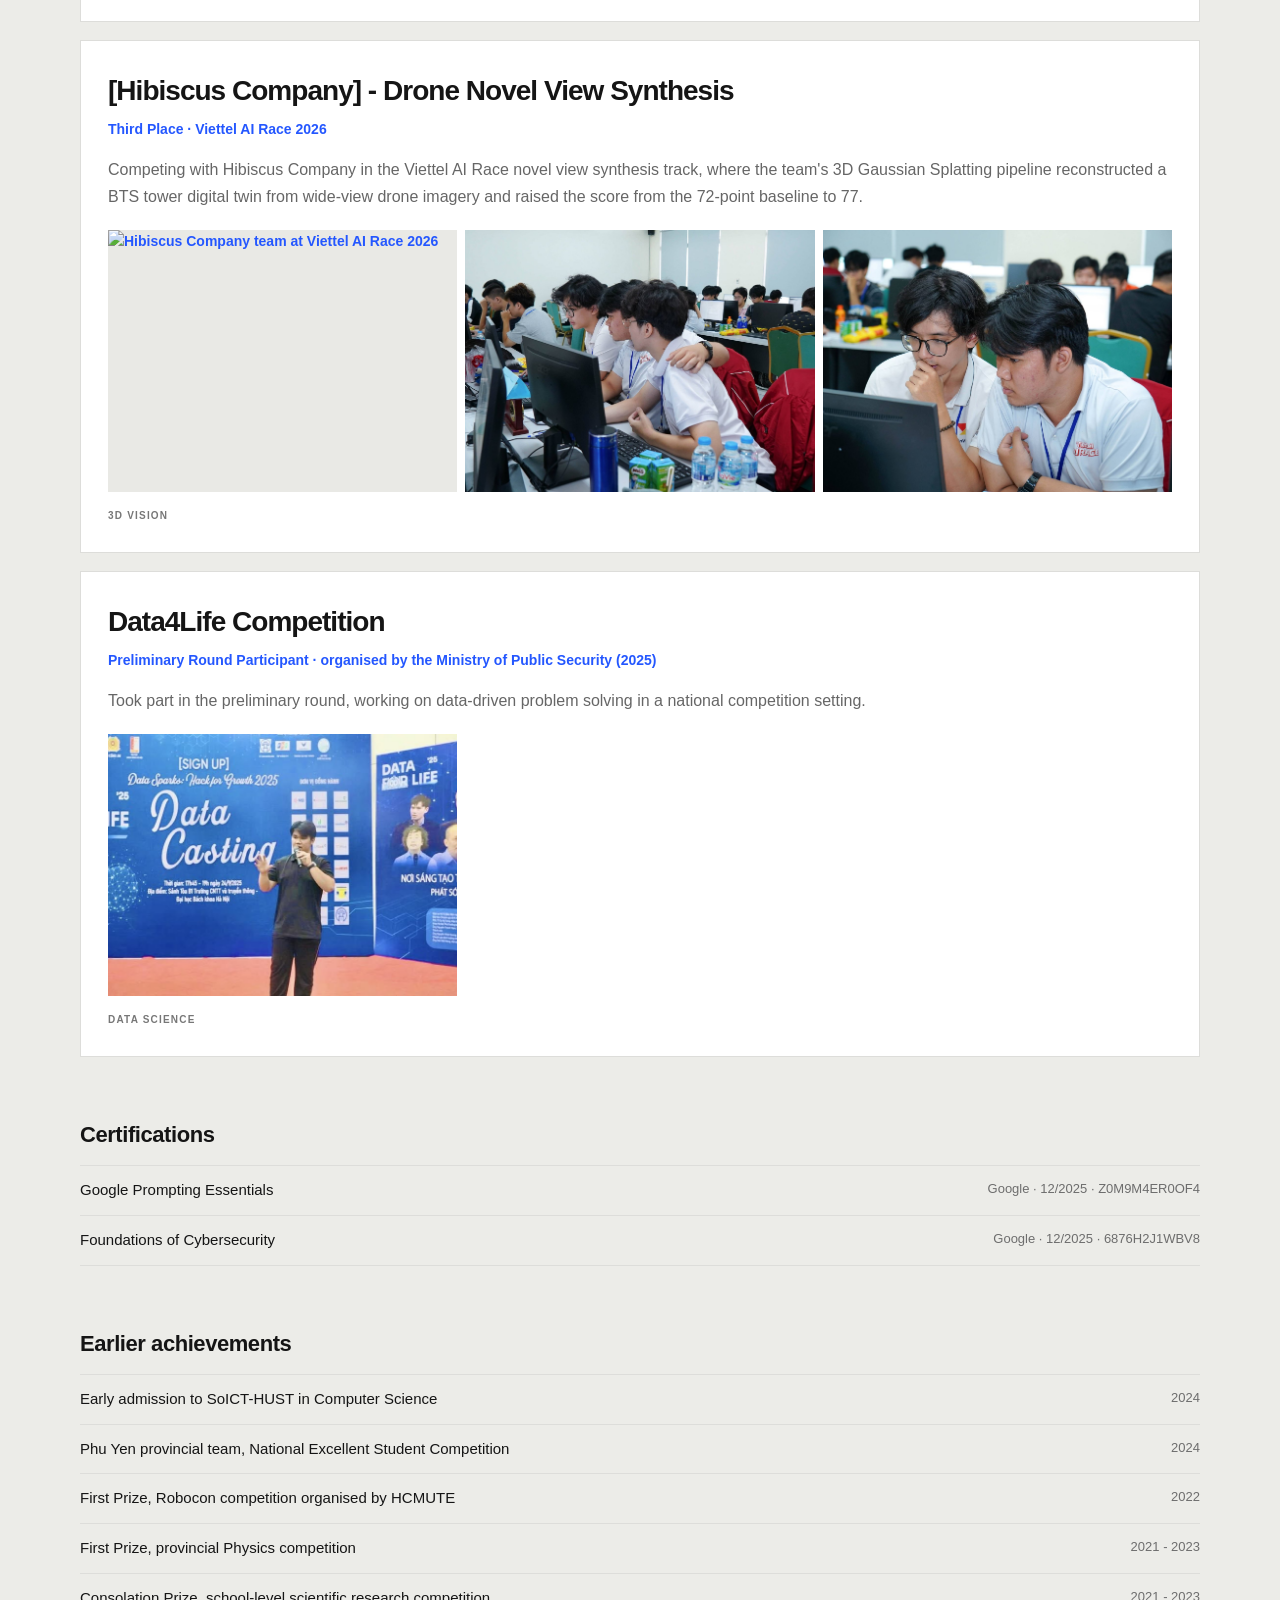
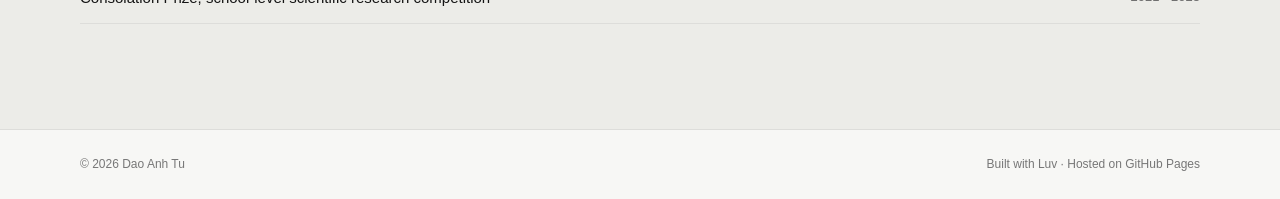
==== commit e16a6267: "Add OlpAI'26 competing photo; swap Viettel AI Race photo Co-Authored-By: Claude Sonnet 5.5 <noreply@" ====
--- a/awards.html
+++ b/awards.html
@@ -64,6 +64,7 @@
               <div class="award-gallery">
                 <a href="assets/OlpAI/olpai26-northern-region.jpg" target="_blank" rel="noreferrer"><img src="assets/OlpAI/olpai26-northern-region.jpg" alt="Dao Anh Tu in front of the OlpAI'26 Northern Region banner at PTIT, Hanoi" loading="lazy"></a>
                 <a href="assets/OlpAI/olpai26-banner-trio.jpg" target="_blank" rel="noreferrer"><img src="assets/OlpAI/olpai26-banner-trio.jpg" alt="Dao Anh Tu with two friends at the OlpAI'26 Northern Region venue" loading="lazy"></a>
+                <a href="assets/OlpAI/olpai26-competing.jpg" target="_blank" rel="noreferrer"><img src="assets/OlpAI/olpai26-competing.jpg" alt="Dao Anh Tu and teammates working on the AI Arena platform during OlpAI'26 Round 1" loading="lazy"></a>
               </div>
               <p class="award-tag">AI COMPETITION</p>
             </div>
@@ -139,7 +140,7 @@
               <div class="award-gallery">
                 <a href="assets/VAR/var-award.jpg" target="_blank" rel="noreferrer"><img src="assets/VAR/var-award.jpg" alt="Hibiscus Company team at Viettel AI Race 2026" loading="lazy"></a>
                 <a href="assets/VAR/var-2026-competing-1.jpg" target="_blank" rel="noreferrer"><img src="assets/VAR/var-2026-competing-1.jpg" alt="Hibiscus Company teammates working together during the Viettel AI Race 2026 onsite round" loading="lazy"></a>
-                <a href="assets/VAR/var-2026-competing-2.jpg" target="_blank" rel="noreferrer"><img src="assets/VAR/var-2026-competing-2.jpg" alt="Hibiscus Company team at the AI Arena workstations during Viettel AI Race 2026" loading="lazy"></a>
+                <a href="assets/VAR/var-2026-competing-2.jpg" target="_blank" rel="noreferrer"><img src="assets/VAR/var-2026-competing-2.jpg" alt="Hibiscus Company teammates discussing a problem during the Viettel AI Race 2026 onsite round" loading="lazy"></a>
               </div>
               <p class="award-tag">3D VISION</p>
             </div>
